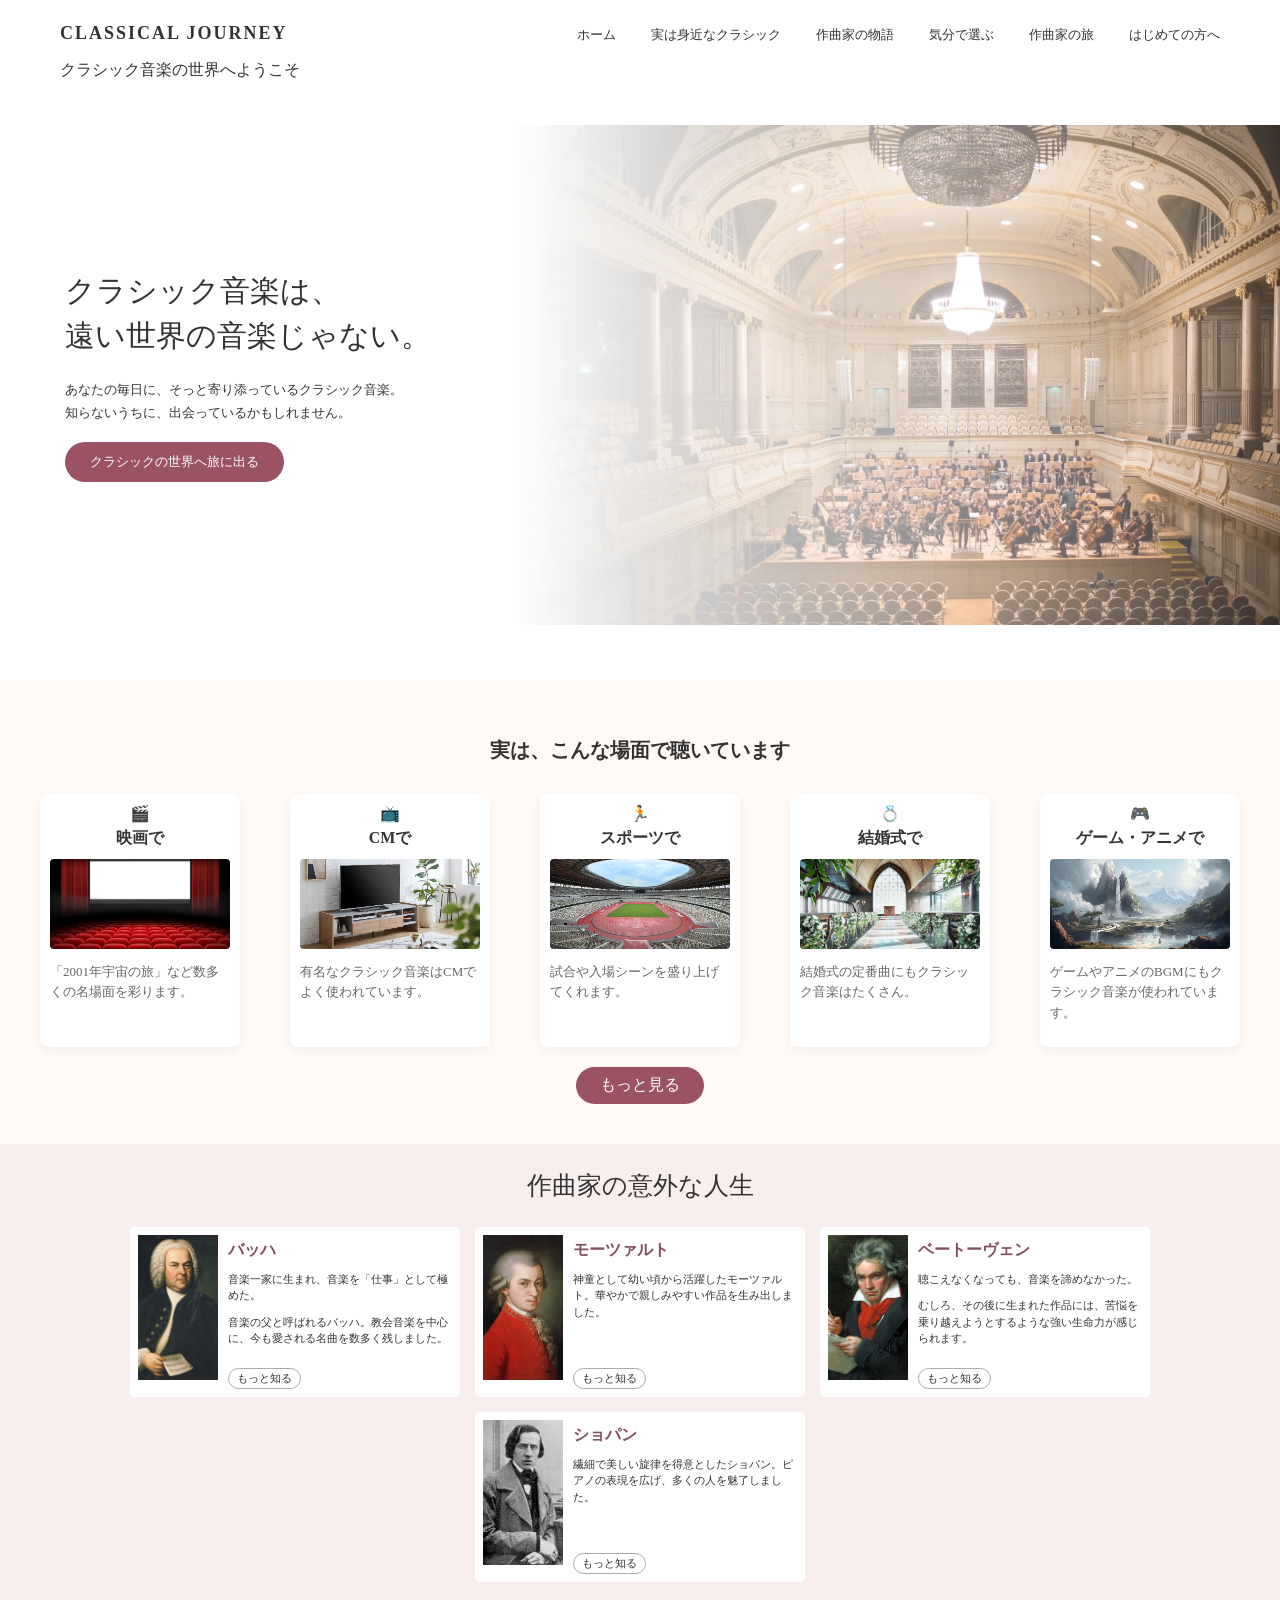
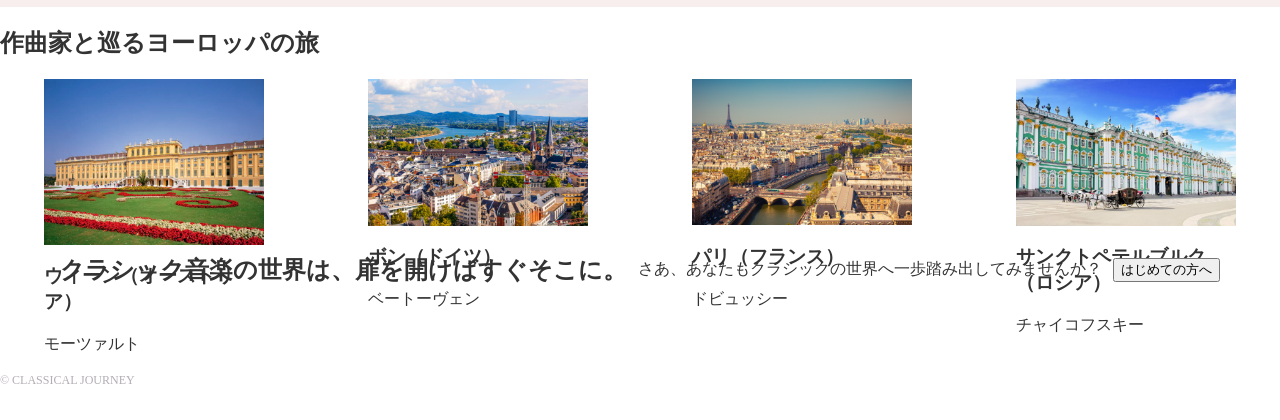
==== index2.html @ fd6d95ca "作曲家の意外な人生文章変更" ====
<!DOCTYPE html>
<html lang="ja">

<head>
  <meta charset="utf-8">
  <title>CLASSICAL JOURNEY</title>
  <link rel="stylesheet" href="stylesheet.css">
</head>

<body>
 
<header>
  <div class="logo">
    <h1>CLASSICAL JOURNEY</h1>
    <p>クラシック音楽の世界へようこそ</p>
  </div>

  <nav>
    <ul>
      <li>ホーム</li>
      <li>実は身近なクラシック</li>
      <li>作曲家の物語</li>
      <li>気分で選ぶ</li>
      <li>作曲家の旅</li>
      <li>はじめての方へ</li>
    </ul>
  </nav>
</header>
 
<main>
  <section class="hero">
    <div class="hero-content">
      <div class="hero-text">
        <h2>クラシック音楽は、<br>遠い世界の音楽じゃない。</h2>
        <p>あなたの毎日に、そっと寄り添っているクラシック音楽。<br>知らないうちに、出会っているかもしれません。</p>
        <button>クラシックの世界へ旅に出る</button>
      </div>
      <img src="image/orchestra.jpg" alt="クラシックのイメージ画像" class="hero-image">
    </div>
  </section>
</main>

<section class="scene-section">
  <h2 class="section-title">実は、こんな場面で聴いています</h2>
  <div class="card-container">
    <div class="scene-card">
      <div class="card-icon">🎬</div>
      <h3 class="card-title">映画で</h3>
      <img src="image/movie.jpg" alt="映画の画像" class="card-img">
      <p class="card-text">「2001年宇宙の旅」など数多くの名場面を彩ります。</p>
    </div>

    <div class="scene-card">
      <div class="card-icon">📺</div>
      <h3 class="card-title">CMで</h3>
      <img src="image/cm.jpg" alt="CMの画像" class="card-img">
      <p class="card-text">有名なクラシック音楽はCMでよく使われています。</p>
    </div>

    <div class="scene-card">
      <div class="card-icon">🏃</div>
      <h3 class="card-title">スポーツで</h3>
      <img src="image/sports.jpg" alt="スポーツの画像" class="card-img">
      <p class="card-text">試合や入場シーンを盛り上げてくれます。</p>
    </div>

    <div class="scene-card">
      <div class="card-icon">💍</div>
      <h3 class="card-title">結婚式で</h3>
      <img src="image/wedding.jpg" alt="結婚式の画像" class="card-img">
      <p class="card-text">結婚式の定番曲にもクラシック音楽はたくさん。</p>
    </div>

    <div class="scene-card">
      <div class="card-icon">🎮</div>
      <h3 class="card-title">ゲーム・アニメで</h3>
      <img src="image/game.jpg" alt="ゲームの画像" class="card-img">
      <p class="card-text">ゲームやアニメのBGMにもクラシック音楽が使われています。</p>
    </div>
  </div>

  <div class="more-button">
    <a href="#">もっと見る</a>
  </div>
</section>

<section class="composer">
  <h2>作曲家の意外な人生</h2>
  <div class="composer-list">
    <div class="composer-card">
      <img src="image/J.S.Bach.jpg" alt="バッハ">
      <div class="composer-text">
        <h3>バッハ</h3>
        <p>音楽一家に生まれ、音楽を「仕事」として極めた。</p>
        <p>音楽の父と呼ばれるバッハ。教会音楽を中心に、今も愛される名曲を数多く残しました。</p>
        <a href="#" class="btn">もっと知る</a>
      </div>
    </div>

    <div class="composer-card">
      <img src="image/mozart.jpg" alt="モーツァルト">
      <div class="composer-text">
        <h3>モーツァルト</h3>
        <p>神童として幼い頃から活躍したモーツァルト。華やかで親しみやすい作品を生み出しました。</p>
        <a href="#" class="btn">もっと知る</a>
      </div>
    </div>

    <div class="composer-card">
      <img src="image/beethoven.jpg" alt="ベートーヴェン">
      <div class="composer-text">
        <h3>ベートーヴェン</h3>
        <p>聴こえなくなっても、音楽を諦めなかった。</p>
        <p>むしろ、その後に生まれた作品には、苦悩を乗り越えようとするような強い生命力が感じられます。</p>
        <a href="#" class="btn">もっと知る</a>
      </div>
    </div>

    <div class="composer-card">
      <img src="image/chopin.jpg" alt="ショパン">
      <div class="composer-text">
        <h3>ショパン</h3>
        <p>繊細で美しい旋律を得意としたショパン。ピアノの表現を広げ、多くの人を魅了しました。</p>
        <a href="#" class="btn">もっと知る</a>
      </div>
    </div>
  </div>
</section>

<section class="journey">
  <h2>作曲家と巡るヨーロッパの旅</h2>
  <div class="journey-list">
    <div class="journey-card">
      <img src="image/vienna.jpg" alt="ウィーン">
      <h3>ウィーン（オーストリア）</h3>
      <p>モーツァルト</p>
    </div>

    <div class="journey-card">
      <img src="image/bonn.jpg" alt="ボン">
      <h3>ボン（ドイツ）</h3>
      <p>ベートーヴェン</p>
    </div>

    <div class="journey-card">
      <img src="image/paris.jpg" alt="パリ">
      <h3>パリ（フランス）</h3>
      <p>ドビュッシー</p>
    </div>

    <div class="journey-card">
      <img src="image/russia.jpg" alt="サンクトペテルブルク">
      <h3>サンクトペテルブルク（ロシア）</h3>
      <p>チャイコフスキー</p>
    </div>
  </div>
</section>

<section class="last-message">
  <h2>クラシック音楽の世界は、扉を開けばすぐそこに。</h2>
  <p>さあ、あなたもクラシックの世界へ一歩踏み出してみませんか？</p>
  <button>はじめての方へ</button>
</section>

<footer>
  <p>©︎ CLASSICAL JOURNEY</p>
</footer>
</body>
</html>
---- stylesheet.css ----
* {
  box-sizing: border-box;
}

body {
  margin: 0;
  color: #333;
  font-family: "Yu Mincho","Hiragino Mincho ProN",serif;
  background-color:#fff;
}

img {
  width: 100%;
  display: block;
}

bottom {
  cursor: pointer;
  font-family: inherit;
}

header {
  height: 70px;
  padding: 0 60px;
  display: flex;
  align-items: center;
  justify-content: space-between;
  background-color: #fff;
  }

.logo h1 {
  margin: 0;
  padding-top: 50px;
  font-size: 18px;
  letter-spacing: 2px;
  }


.logp p {
  margin: 3px 0 0;
  font-size: 10px;
}

nav ul {
  display: flex;
  gap: 35px;
  margin: 0;
  padding: 0;
  list-style: none;
}

nav li {
  font-size: 13px;
}

.hero {
  min-height: 290px;
  padding: 55px 65px;
  background-image: url("orchestra.jpg");
  background-size: cover;
  background-position: center;
}

.hero-content {
  display: flex;
  align-items: center;
  gap: 30px;
}

.hero-text {
  flex: 0 0 420px;
}

.hero-image {
  width: 920px;
  height: 500px;
  flex-shrink: 0;
  object-fit: cover;
  /* 四角形に戻す */
  -webkit-mask-image: linear-gradient(to left, rgba(0,0,0,1), rgba(0,0,0,0));
  mask-image: linear-gradient(to left, rgba(0,0,0,1), rgba(0,0,0,0));
}

.hero-text h2 {
  margin: 0 0 20px;
  font-size: 30px;
  line-height: 1.5;
  font-weight: normal;
}

.hero-text p {
  font-size: 13px;
  line-height: 1.8;
}

.hero button {
  margin-top: 5px;
  padding: 11px 25px;
  border: none;
  border-radius: 25px;
  color: white;
  background-color: #9b5363;
}

.section-title{
  text-align: center;
}

.scene-section {
  background-color: #fffaf5;
  padding: 40px 20px;
  text-align: center;
}

.section-title {
  font-size: 20px;
  color: #333;
  margin-bottom: 30px;
}

.btn {
  padding: 3px 10px;
  color: #333;
  display: inline-block;
  border: 1px solid #aaa;
  border-radius: 20px;
  background-color: white;
  text-decoration: none;
  cursor: pointer;
}

.card-container {
  writing-mode: horizontal-tb;
  display: flex;
  justify-content: space-between;
  gap: 15px;
  max-width: 1200px;
  margin: 0 auto 0 auto;
}

.scene-card {
  background-color: #ffffff;
  border-radius: 8px;
  padding: 10px;
  margin-bottom: 0;
  box-sizing: border-box;
  box-shadow: 0 4px 12px rgba(0,0,0,0.05);
  flex: 1;
  max-width: 200px;
  text-align: center;
}

.card-img {
  height: 90px;
  object-fit: cover;
  border-radius: 4px;
  margin: 10px 0;
}

.card-title {
  font-size: 16px;
  font-weight: bold;
  color: #333333;
  margin: 5px 0;
}

.card-text {
  font-size: 13px;
  color: #666666;
  text-align: left;
  line-height: 1.6;
}

.more-button {
  text-align: center;
  margin-top: 20px;
}

.more-button a {
  display: inline-block;
  padding: 8px 24px;
  color: white;
  background-color: #9b5363;
  border-radius: 20px;
  text-decoration: none;
  cursor: pointer;
}

.composer {
  padding: 25px 30px;
  background-color: #f9eeee;
}

.composer h2 {
  margin: 0 0 25px;
  text-align: center;
  font-size: 25px;
  font-weight: normal;
}

.composer-list {
  display: flex;
  justify-content: center;
  gap: 15px;
  flex-wrap: wrap;
}

.composer-card {
  width: 330px;
  min-height: 170px;
  padding: 8px;
  display: flex;
  gap: 10px;
  background-color: white;
  border-radius: 5px;
  box-sizing: border-box;
}

.composer-text {
  flex: 1;
  min-width: 0;
  display: flex;
  flex-direction: column;
}

.composer-text .btn {
  margin-top: auto;
  padding: 2px 8px;
  font-size: 11px;
  width: fit-content;
}

.composer-card img {
  width: 80px;
  height: 145px;
  object-fit: cover; 
  flex-shrink: 0; 
}

.composer-card h3 {
  margin: 5px 0;
  color: #80505b;
  font-size: 16px;
}

.composer-card p {
  margin: 5px 0;
  font-size: 11px;
  line-height: 1.5;
}

.journey-card{
  width: 220px;
  height:120px;
  object-fit: cover;
  display: block;
  margin: 0 auto 10px;
  border-radius: 50%;
}

.journey-list {
  display: flex;
  justify-content: center;
  gap: 15px;
  flex-wrap: wrap;
}

.composer-card button {
  padding: 5px 15px;
  border: 1px solid #aaa;
  border-radius: 20px;
  background-color: white;
  cursor: pointer;
}

.last-message {
  min-height: 120px;
  padding: 25px 60px;
  display: flex;
  align-items: center;
  justify-content: space-between;
}

.message {
  padding: 15px 40px;
  background-color: #5dca88;
  cursor: pointer;
  box-shadow: 0px 7px #1a7940;
}

.message:active {
  position: relative;
  top: 7px;
  box-shadow: none;
}

footer img {
  width: 125px;
}

footer p {
  color: #b3aeb5;
  font-size: 12px;
}

footer {
  padding-top: 30px;
  padding-bottom: 20px;
}

.clear {
  clear: left;
}
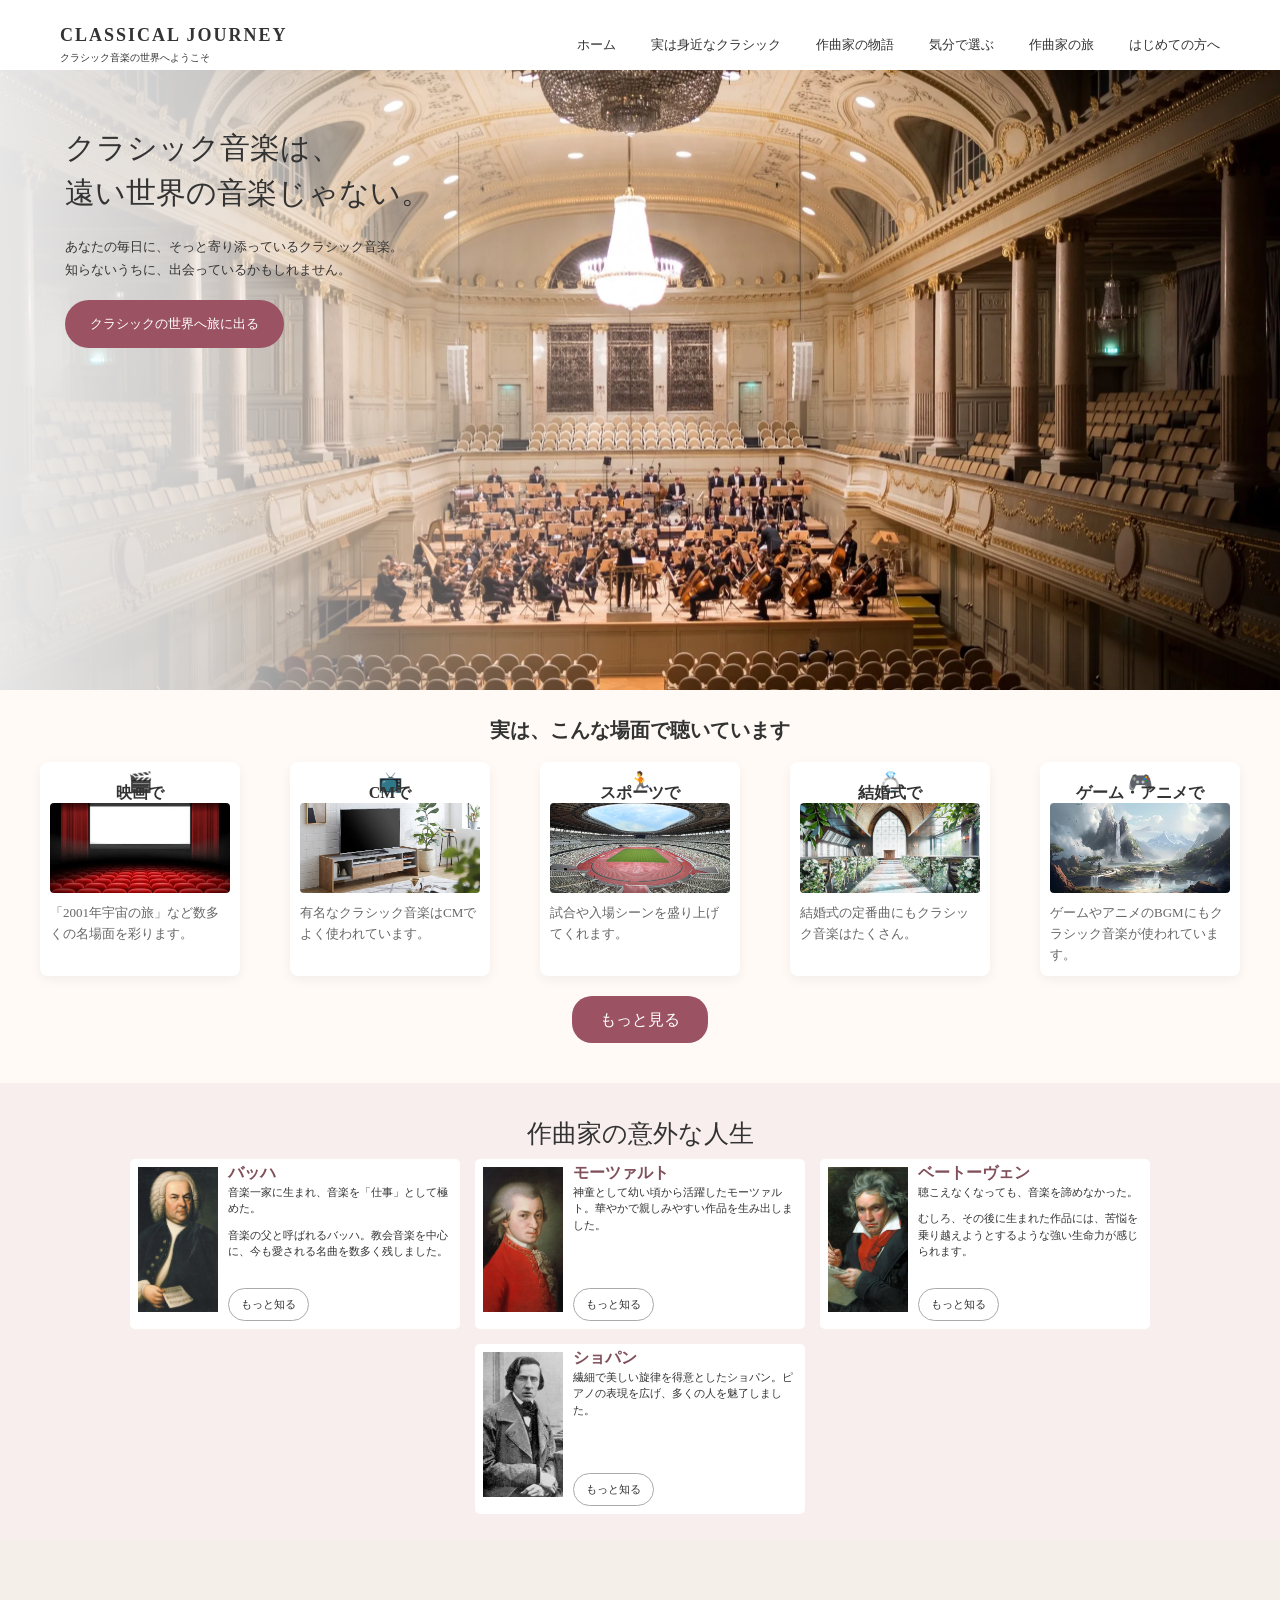
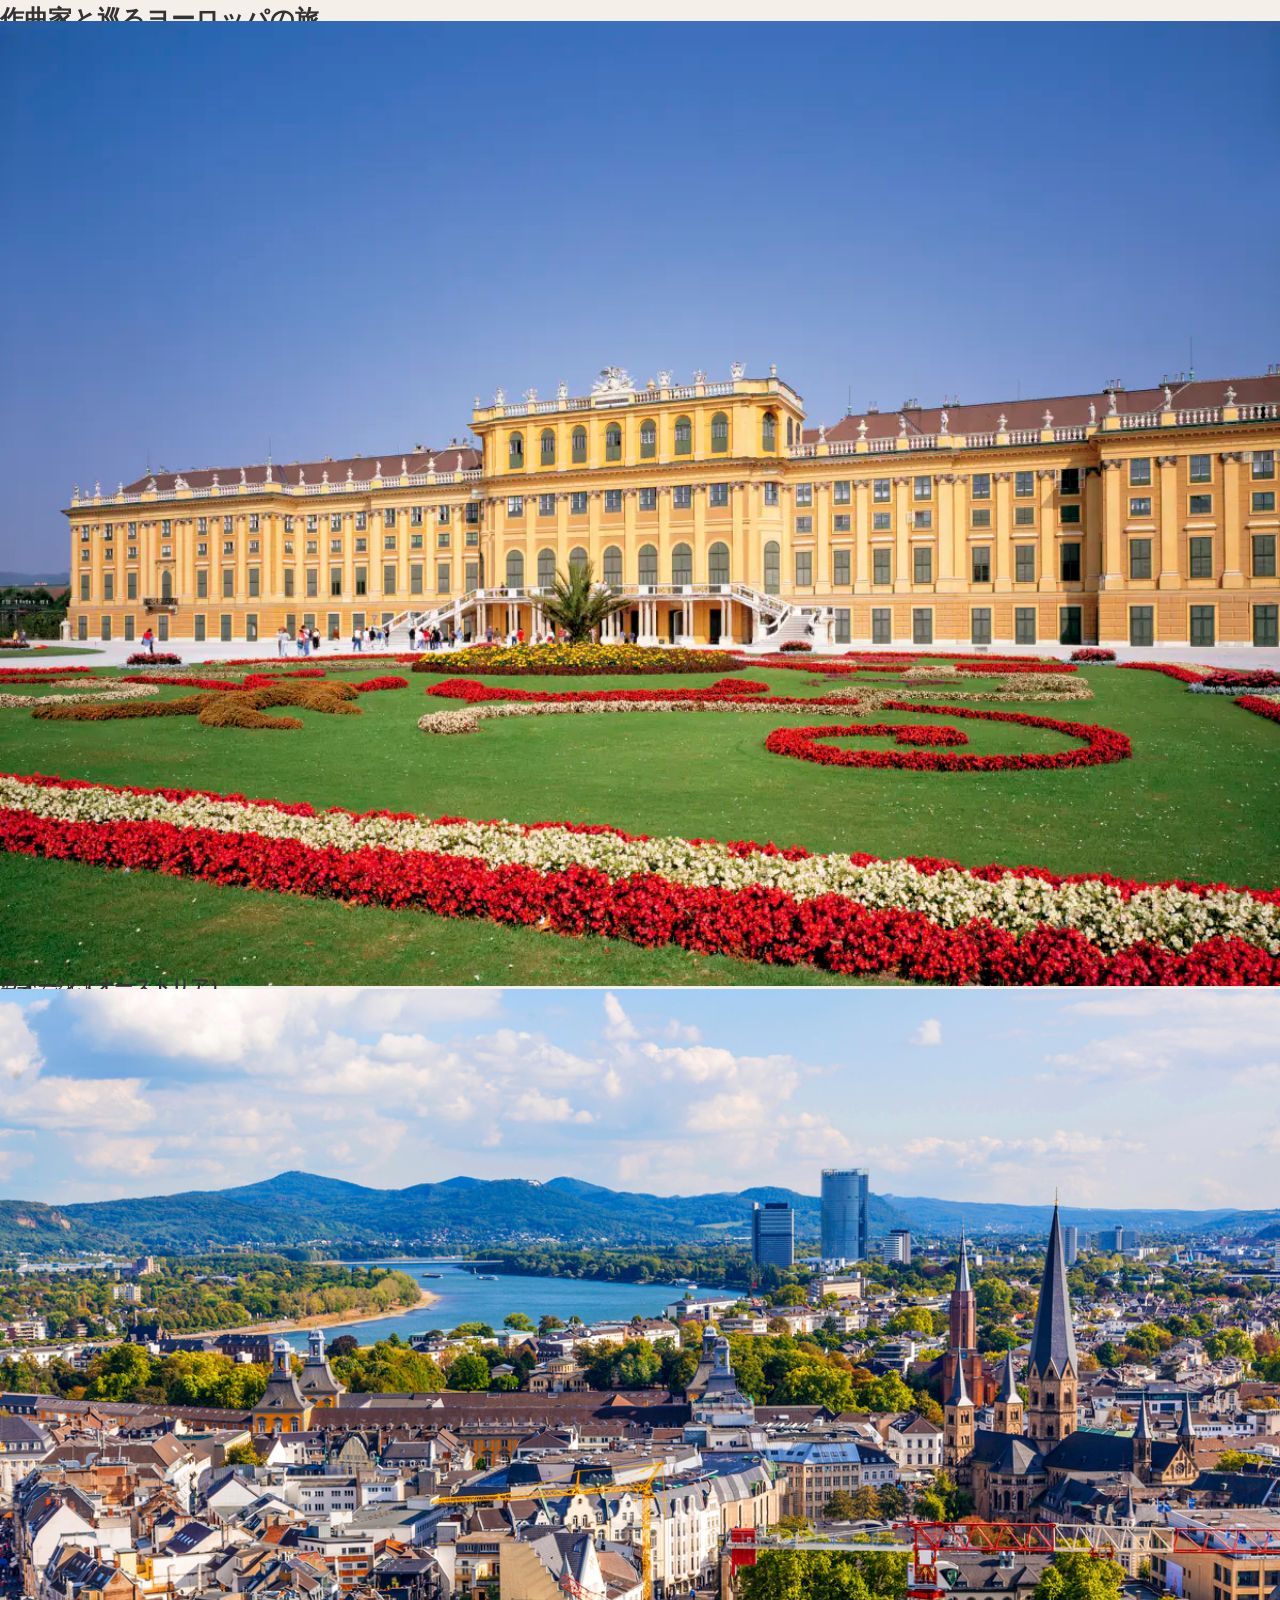
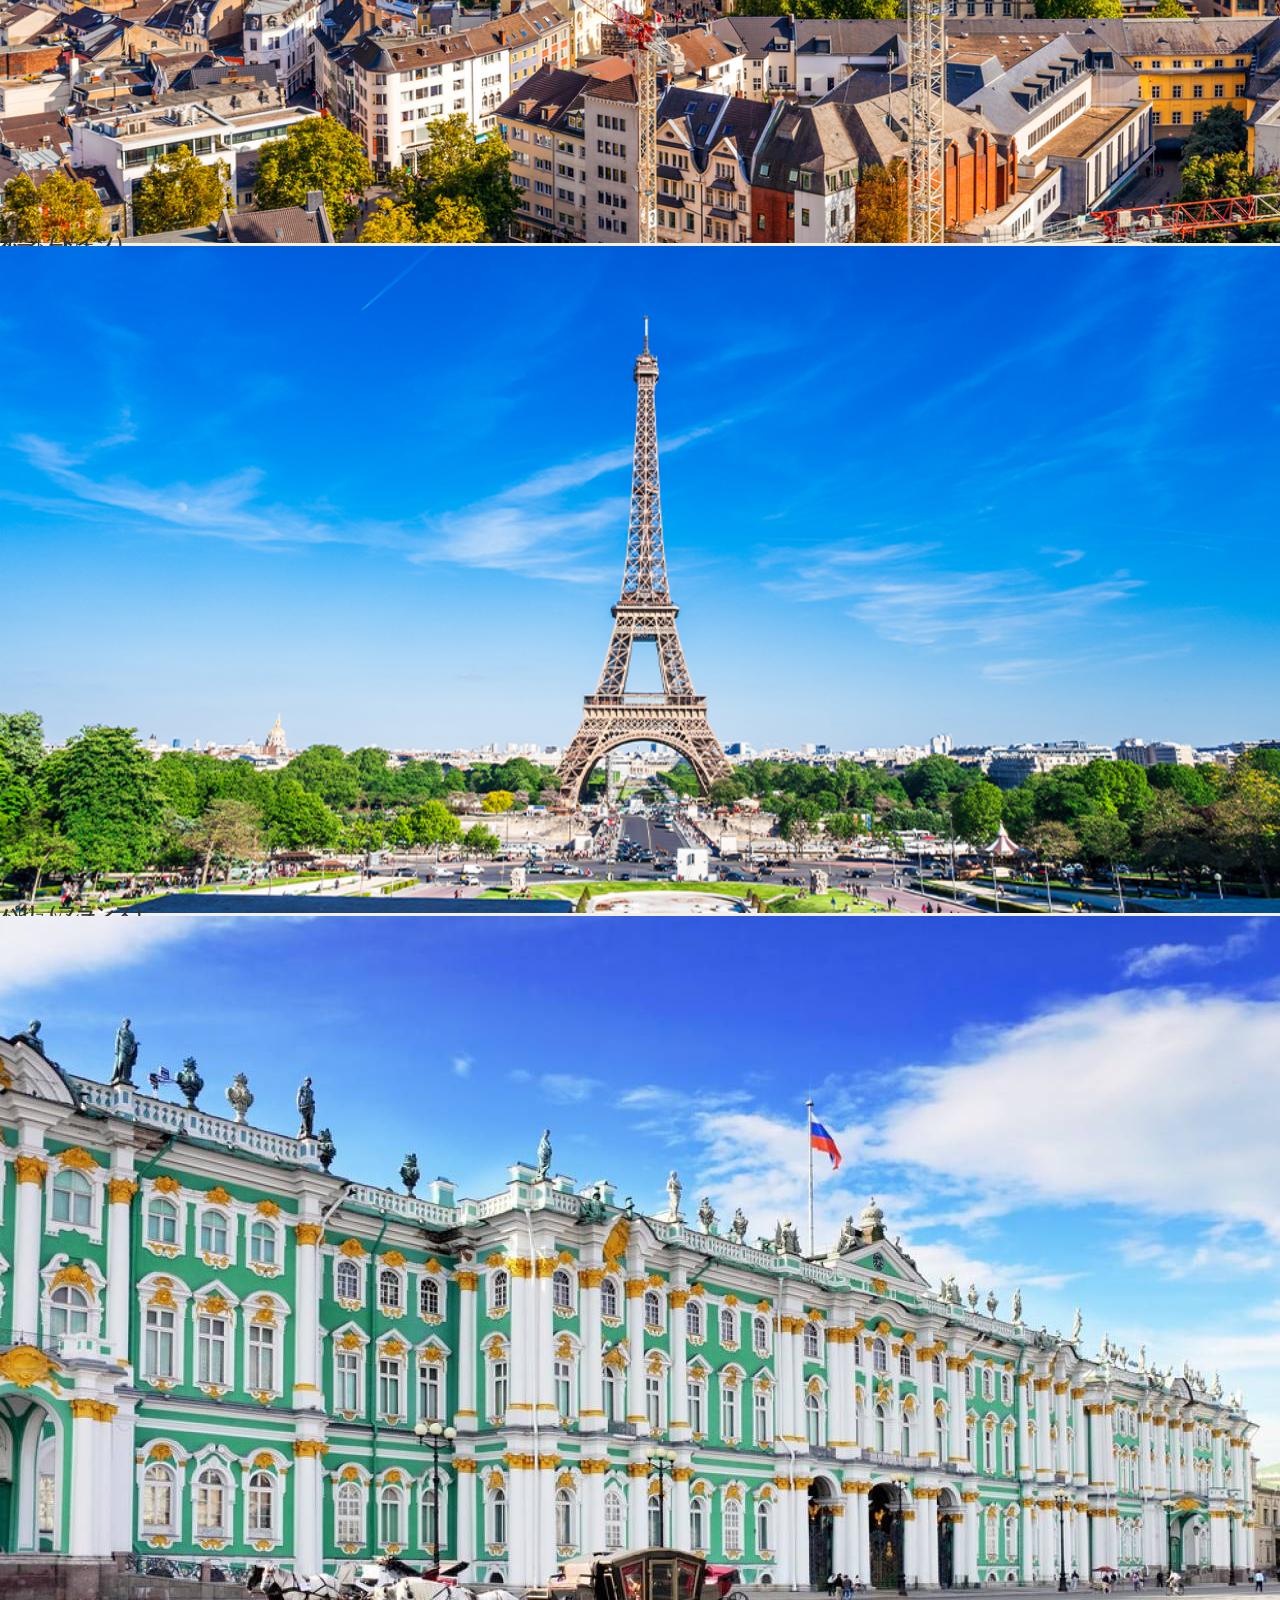
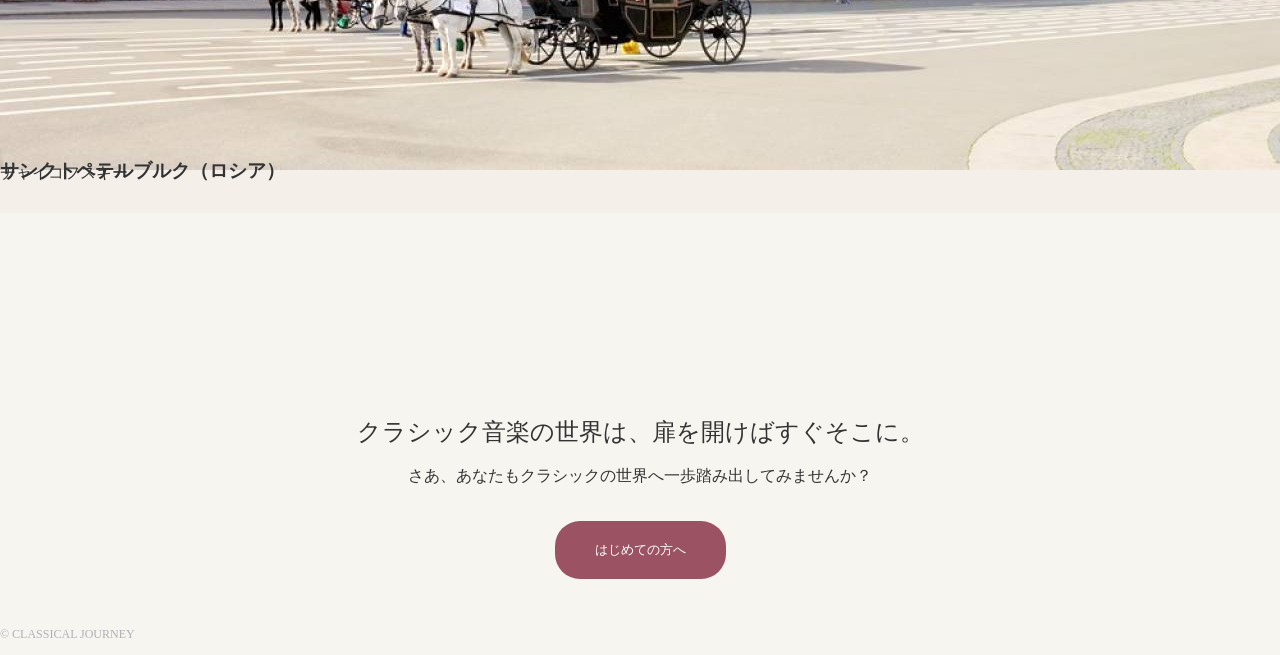
==== commit ece92f72: "実はこんな場面で聴いています。ページ作成" ====
--- a/index2.html
+++ b/index2.html
@@ -80,7 +80,7 @@
   </div>
 
   <div class="more-button">
-    <a href="#">もっと見る</a>
+    <a href="scene.html">もっと見る</a>
   </div>
 </section>
 
--- a/stylesheet.css
+++ b/stylesheet.css
@@ -6,7 +6,8 @@
   margin: 0;
   color: #333;
   font-family: "Yu Mincho","Hiragino Mincho ProN",serif;
-  background-color:#fff;
+  background-color: #fff;
+  line-height: 1.6;
 }
 
 img {
@@ -20,25 +21,32 @@
 }
 
 header {
-  height: 70px;
-  padding: 0 60px;
+  min-height: 70px;
+  padding: 20px 60px 0;
   display: flex;
   align-items: center;
   justify-content: space-between;
   background-color: #fff;
-  }
+}
+
+.logo {
+  display: flex;
+  flex-direction: column;
+  justify-content: center;
+}
 
 .logo h1 {
   margin: 0;
-  padding-top: 50px;
+  padding-top: 0;
   font-size: 18px;
   letter-spacing: 2px;
-  }
-
-
-.logp p {
-  margin: 3px 0 0;
+  line-height: 1.2;
+}
+
+.logo p {
+  margin: 4px 0 0;
   font-size: 10px;
+  line-height: 1.5;
 }
 
 nav ul {
@@ -54,14 +62,33 @@
 }
 
 .hero {
-  min-height: 290px;
+  position: relative;
+  min-height: 620px;
   padding: 55px 65px;
-  background-image: url("orchestra.jpg");
+  background-image: url("image/orchestra.jpg");
   background-size: cover;
-  background-position: center;
+  background-position: center 56%;
+  background-repeat: no-repeat;
+}
+
+.hero::before {
+  content: "";
+  position: absolute;
+  inset: 0;
+  background: linear-gradient(
+    90deg,
+    rgba(255, 255, 255, 0.9) 0%,
+    rgba(255, 255, 255, 0.78) 16%,
+    rgba(255, 255, 255, 0.4) 30%,
+    rgba(255, 255, 255, 0.08) 48%,
+    rgba(255, 255, 255, 0) 62%
+  );
+  z-index: 0;
 }
 
 .hero-content {
+  position: relative;
+  z-index: 1;
   display: flex;
   align-items: center;
   gap: 30px;
@@ -69,16 +96,11 @@
 
 .hero-text {
   flex: 0 0 420px;
+  max-width: 420px;
 }
 
 .hero-image {
-  width: 920px;
-  height: 500px;
-  flex-shrink: 0;
-  object-fit: cover;
-  /* 四角形に戻す */
-  -webkit-mask-image: linear-gradient(to left, rgba(0,0,0,1), rgba(0,0,0,0));
-  mask-image: linear-gradient(to left, rgba(0,0,0,1), rgba(0,0,0,0));
+  display: none;
 }
 
 .hero-text h2 {
@@ -89,13 +111,15 @@
 }
 
 .hero-text p {
+  margin: 0;
   font-size: 13px;
   line-height: 1.8;
 }
 
 .hero button {
-  margin-top: 5px;
-  padding: 11px 25px;
+  display: inline-block;
+  margin-top: 18px;
+  padding: 15px 25px;
   border: none;
   border-radius: 25px;
   color: white;
@@ -157,11 +181,27 @@
   margin: 10px 0;
 }
 
+.card-header {
+  display: grid;
+  grid-template-columns: 28px 1fr;
+  align-items: center;
+  justify-items: center;
+  gap: 8px;
+  margin: 4px 0 10px;
+}
+
 .card-title {
   font-size: 16px;
   font-weight: bold;
   color: #333333;
-  margin: 5px 0;
+  margin: 0;
+  justify-self: start;
+}
+
+.card-icon {
+  font-size: 20px;
+  line-height: 1;
+  justify-self: center;
 }
 
 .card-text {
@@ -178,16 +218,17 @@
 
 .more-button a {
   display: inline-block;
-  padding: 8px 24px;
+  padding: 14px 28px;
   color: white;
   background-color: #9b5363;
   border-radius: 20px;
   text-decoration: none;
   cursor: pointer;
+  line-height: 1.2;
 }
 
 .composer {
-  padding: 25px 30px;
+  padding: 50px 30px 25px;
   background-color: #f9eeee;
 }
 
@@ -225,9 +266,10 @@
 
 .composer-text .btn {
   margin-top: auto;
-  padding: 2px 8px;
+  padding: 8px 12px;
   font-size: 11px;
   width: fit-content;
+  line-height: 1.4;
 }
 
 .composer-card img {
@@ -247,22 +289,6 @@
   margin: 5px 0;
   font-size: 11px;
   line-height: 1.5;
-}
-
-.journey-card{
-  width: 220px;
-  height:120px;
-  object-fit: cover;
-  display: block;
-  margin: 0 auto 10px;
-  border-radius: 50%;
-}
-
-.journey-list {
-  display: flex;
-  justify-content: center;
-  gap: 15px;
-  flex-wrap: wrap;
 }
 
 .composer-card button {
@@ -273,25 +299,312 @@
   cursor: pointer;
 }
 
+.journey {
+  padding: 80px 0 40px;
+  background-color: #f5efe9;
+}
+
+.journey-inner {
+  max-width: 100%;
+  margin: 0;
+  display: flex;
+  align-items: center;
+  justify-content: center;
+}
+
+.journey-heading {
+  position: absolute;
+  left: 5%;
+  z-index: 2;
+  max-width: 420px;
+  padding-right: 20px;
+}
+
+.section-label {
+  margin: 0 0 18px;
+  font-size: 12px;
+  letter-spacing: 0.25em;
+  color: #8b6e74;
+}
+
+.journey-heading h2 {
+  margin: 0 0 18px;
+  font-size: clamp(28px, 3vw, 46px);
+  line-height: 1.4;
+  font-weight: normal;
+  color: #2b2b2b;
+}
+
+.journey-introduction {
+  margin: 0 0 22px;
+  font-size: 17px;
+  line-height: 1.9;
+  color: #5d5d5d;
+}
+
+.journey-visual {
+  position: relative;
+  width: 100%;
+  overflow: hidden;
+  border-radius: 0;
+  box-shadow: none;
+}
+
+.journey-visual::before {
+  content: "";
+  position: absolute;
+  inset: 0;
+  background: linear-gradient(
+    90deg,
+    rgba(245, 239, 233, 0.96) 0%,
+    rgba(245, 239, 233, 0.82) 16%,
+    rgba(245, 239, 233, 0.32) 30%,
+    rgba(245, 239, 233, 0) 42%
+  );
+  z-index: 1;
+  pointer-events: none;
+}
+
+.journey-visual img {
+  display: block;
+  width: 100%;
+  height: 560px;
+  object-fit: cover;
+  object-position: center;
+  position: relative;
+  z-index: 0;
+}
+
+.all-cities {
+  display: inline-flex;
+  align-items: center;
+  justify-content: center;
+  gap: 10px;
+  margin: 0;
+  padding: 14px 28px;
+  color: #ffffff;
+  background-color: #9b5363;
+  border-radius: 999px;
+  text-decoration: none;
+  font-size: 14px;
+  line-height: 1.2;
+  box-shadow: 0 8px 20px rgba(155, 83, 99, 0.2);
+  transition: transform 0.2s ease, box-shadow 0.2s ease;
+}
+
+.all-cities:hover {
+  transform: translateY(-1px);
+  box-shadow: 0 10px 24px rgba(155, 83, 99, 0.28);
+}
+
+.destination-cards {
+  display: flex;
+  justify-content: space-between;
+  gap: 28px;
+  max-width: 1320px;
+  margin: 30px auto 0;
+  padding: 0 20px;
+}
+
+.travel-card {
+  flex: 1 1 0;
+  min-width: 0;
+  background-color: #ffffff;
+  border-radius: 8px;
+  overflow: hidden;
+  box-shadow: 0 4px 12px rgba(0,0,0,0.05);
+}
+
+.travel-image {
+  display: flex;
+  flex-direction: column;
+  height: 100%;
+}
+
+.travel-image img {
+  width: 100%;
+  height: 180px;
+  object-fit: cover;
+}
+
+.travel-content {
+  padding: 12px 12px 16px;
+}
+
+.city-en {
+  display: block;
+  margin: 0 0 6px;
+  font-size: 11px;
+  letter-spacing: 0.12em;
+  color: #8d6d75;
+  line-height: 1.4;
+}
+
+.travel-content h3 {
+  display: block;
+  margin: 0 0 8px;
+  font-size: 18px;
+  line-height: 1.4;
+}
+
+.travel-description {
+  margin: 0 0 12px;
+  font-size: 12px;
+  line-height: 1.6;
+  color: #666666;
+}
+
+.travel-content .btn {
+  padding: 6px 12px;
+  font-size: 11px;
+}
+
+* {
+  margin: 0;
+  padding: 0;
+  box-sizing: border-box;
+}
+
+body {
+  font-family: 'Noto Serif JP','Georgia', 'Times New Roman', serif;
+  color: #333333;
+  line-height: 1.6px;
+  background-color: #f7f5f0;
+}
+
+.hero-section {
+  position: relative;
+  width: 100%;
+  min-height: 100vh;
+  display: flex;
+  overflow: hidden;
+  padding: 40px 20px;
+}
+
+.hero-background {
+  position: absolute;
+  top: 0;
+  left: 0;
+  width: 100%;
+  height: 100%;
+  background-size: cover;
+  background-position: center;
+  z-index: 1;
+}
+
+.hero-content {
+  max-width: 550px;
+}
+
+.sub-title {
+  font-size: 1.15rem;
+  letter-spacing: 0.25em;
+  color: #4a4a4a;
+  margin-bottom: 25px;
+  display: flex;
+  align-items: center;
+}
+
+.sub-title::before,
+.sub-title::after{
+  content:'';
+  flex-grow: 1;
+  height: 1px;
+  background-color: #a0a0a0;
+}
+.sub-title::before{ margin-right: 15px; max-width: 40px;}
+.sub-titlr::after{ margin-left: 15px; max-width: 40px;}
+
+.main-title {
+  font-size: 2.75rem;
+  font-weight: 500;
+  line-height: 1.4;
+  letter-spacing: 0.1em;
+  color: #1a1a1a;
+  margin-bottom: 25px;
+}
+
+.description {
+  font-size: 0.95rem;
+  letter-spacing: 0.08em;
+  color: #555555;
+  margin-bottom: 40px;
+  line-height: 1.8px;
+}
+
+.cta-button {
+  display: inline-flex;
+  align-items: center;
+  background-color: #513e43;
+  color: #ffffff;
+  text-decoration: none;
+  font-family: 'Noto Serif JP', serif;
+  font-size: 0.95rem;
+  letter-spacing: 0.15em;
+  padding: 14px 45px;
+  border-radius: 50px;
+  box-shadow: 0 4px 15px rgba(81, 62, 67,0.2);
+  transition: all 0.3s ease;
+}
+
+.cta-button .arrow {
+  margin-left: 15px;
+  transition: transform 0.3s ease;
+}
+
+.cta-button:hover {
+  background-color: #634d53;
+  transform: translateY(-2px);
+  box-shadow: 0 6px 20px rgba(81, 62, 67,0.3);
+}
+
+.cta-button:hover .arrow {
+  transform: translateX(5px);
+}
+
+.hero-side-text {
+  font-family: 'Playfair Display', serif;
+  font-style: italic;
+  font-size: 2.5rem;
+  line-height: 1.2;
+  color: rgba(255, 255, 255, 0.85);
+  text-shadow: 1px 1px 3px rgba(0,0,0,0.15)
+  letter-spacing: 0.05em;
+}
 .last-message {
-  min-height: 120px;
-  padding: 25px 60px;
-  display: flex;
-  align-items: center;
-  justify-content: space-between;
-}
-
-.message {
-  padding: 15px 40px;
-  background-color: #5dca88;
+  min-height: 160px;
+  padding: 120px 60px 25px;
+  margin-top: 80px;
+  display: flex;
+  flex-direction: column;
+  align-items: center;
+  justify-content: center;
+  gap: 10px;
+}
+
+.last-message h2 {
+  margin: 0;
+  font-size: 24px;
+  font-weight: normal;
+  text-align: center;
+  line-height: 1.6;
+}
+
+.last-message p {
+  margin: 0;
+  font-size: 16px;
+  text-align: center;
+  line-height: 1.8;
+}
+
+.last-message button {
+  margin-top: 20px;
+  padding: 20px 40px;
+  border: none;
+  border-radius: 25px;
+  color: white;
+  background-color: #9b5363;
   cursor: pointer;
-  box-shadow: 0px 7px #1a7940;
-}
-
-.message:active {
-  position: relative;
-  top: 7px;
-  box-shadow: none;
 }
 
 footer img {
